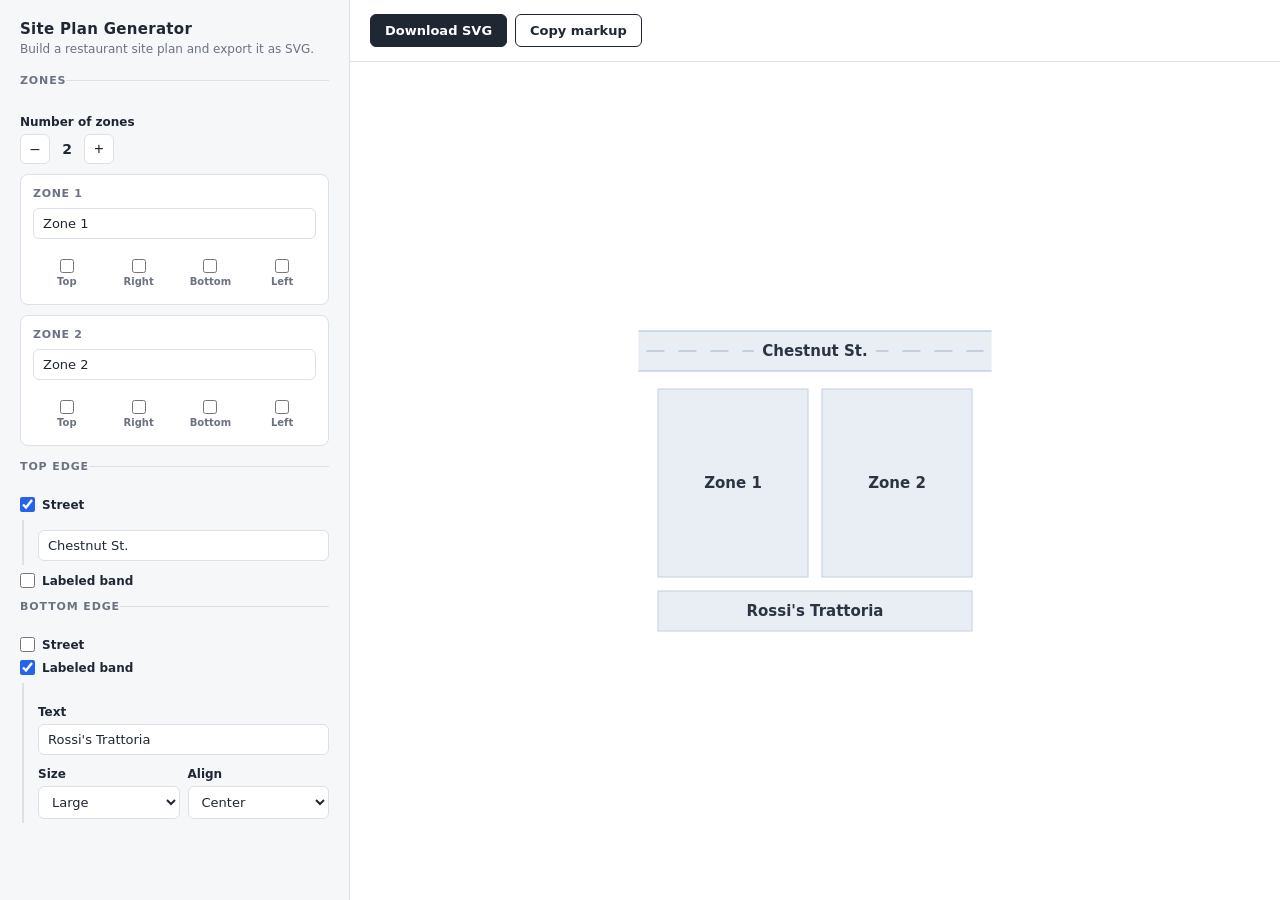
==== index.html @ 7410f8cc "add site plan generator" ====
<!DOCTYPE html>
<html lang="en">
<head>
<meta charset="UTF-8">
<meta name="viewport" content="width=device-width, initial-scale=1.0">
<title>Site Plan Generator</title>
<style>
  :root {
    --ink: #1f2733;
    --accent: #2563eb;
    --panel: #f6f7f9;
    --panel-line: #dde1e7;
    --muted: #6b7280;
    --bg: #ffffff;
  }
  * { box-sizing: border-box; }
  body {
    margin: 0;
    font-family: ui-sans-serif, system-ui, -apple-system, "Segoe UI", Roboto, sans-serif;
    color: var(--ink);
    background: var(--bg);
    display: grid;
    grid-template-columns: 350px 1fr;
    height: 100vh;
  }
  .panel { background: var(--panel); border-right: 1px solid var(--panel-line); padding: 20px; overflow-y: auto; }
  .panel h1 { font-size: 15px; font-weight: 700; letter-spacing: 0.02em; margin: 0 0 4px; }
  .panel .sub { font-size: 12px; color: var(--muted); margin: 0 0 18px; }
  fieldset { border: none; border-top: 1px solid var(--panel-line); padding: 16px 0 4px; margin: 0; }
  legend { font-size: 11px; font-weight: 700; text-transform: uppercase; letter-spacing: 0.08em; color: var(--muted); padding: 0; }
  label { display: block; font-size: 12px; font-weight: 600; margin: 12px 0 5px; }
  input[type="text"], select {
    width: 100%; padding: 7px 9px; font-size: 13px; font-family: inherit;
    border: 1px solid var(--panel-line); border-radius: 6px; background: #fff; color: var(--ink);
  }
  input[type="text"]:focus, select:focus { outline: 2px solid var(--accent); outline-offset: -1px; border-color: var(--accent); }
  .row { display: flex; gap: 8px; }
  .row > * { flex: 1; }
  .check { display: flex; align-items: center; gap: 7px; font-size: 12px; font-weight: 600; margin: 8px 0; cursor: pointer; }
  .check input { width: 15px; height: 15px; accent-color: var(--accent); margin: 0; cursor: pointer; }
  .subgroup { padding: 10px 0 4px 14px; border-left: 2px solid var(--panel-line); margin: 4px 0 8px 2px; }
  .zonecard { background: #fff; border: 1px solid var(--panel-line); border-radius: 8px; padding: 12px; margin: 10px 0; }
  .zonecard .ztitle { font-size: 11px; font-weight: 700; text-transform: uppercase; letter-spacing: 0.06em; color: var(--muted); margin-bottom: 8px; }
  .walls { display: grid; grid-template-columns: repeat(4, 1fr); gap: 4px; margin-top: 8px; }
  .walls .wall { display: flex; flex-direction: column; align-items: center; gap: 3px; font-size: 10px; font-weight: 600; color: var(--muted); cursor: pointer; }
  .walls .wall input { width: 14px; height: 14px; accent-color: var(--accent); margin: 0; }
  .stepper { display: flex; align-items: center; gap: 8px; }
  .stepper button { width: 30px; height: 30px; border: 1px solid var(--panel-line); background: #fff; border-radius: 6px; font-size: 16px; cursor: pointer; color: var(--ink); }
  .stepper button:hover { background: var(--panel); }
  .stepper .count { font-size: 14px; font-weight: 700; min-width: 18px; text-align: center; }
  .stage { display: flex; flex-direction: column; height: 100vh; }
  .toolbar { display: flex; gap: 8px; padding: 14px 20px; border-bottom: 1px solid var(--panel-line); }
  .btn { padding: 8px 14px; font-size: 13px; font-weight: 600; font-family: inherit; border-radius: 6px; cursor: pointer; border: 1px solid var(--ink); background: var(--ink); color: #fff; }
  .btn.secondary { background: #fff; color: var(--ink); }
  .btn:hover { opacity: 0.88; }
  .canvas { flex: 1; display: flex; align-items: center; justify-content: center; padding: 32px; overflow: auto; background: #fff; }
  .canvas svg { max-width: 100%; max-height: 100%; }
  .toast { position: fixed; bottom: 20px; left: 50%; transform: translateX(-50%); background: var(--ink); color: #fff; font-size: 13px; padding: 9px 16px; border-radius: 8px; opacity: 0; transition: opacity 0.2s; pointer-events: none; }
  .toast.show { opacity: 1; }
</style>
</head>
<body>
<div class="panel">
  <h1>Site Plan Generator</h1>
  <p class="sub">Build a restaurant site plan and export it as SVG.</p>

  <fieldset>
    <legend>Zones</legend>
    <label>Number of zones</label>
    <div class="stepper">
      <button type="button" id="zoneMinus">–</button>
      <span class="count" id="zoneCount">2</span>
      <button type="button" id="zonePlus">+</button>
    </div>
    <div id="zoneList"></div>
  </fieldset>

  <fieldset>
    <legend>Top edge</legend>
    <label class="check"><input type="checkbox" id="topStreet"> Street</label>
    <div class="subgroup" id="topStreetGroup" hidden>
      <input type="text" id="topStreetName" placeholder="Street name">
    </div>
    <label class="check"><input type="checkbox" id="topBand"> Labeled band</label>
    <div class="subgroup" id="topBandGroup" hidden>
      <label>Text</label>
      <input type="text" id="topBandText" placeholder="e.g. Rossi's Trattoria or Entrance">
      <div class="row">
        <div>
          <label>Size</label>
          <select id="topBandSize">
            <option value="s">Small</option>
            <option value="m">Medium</option>
            <option value="l" selected>Large</option>
          </select>
        </div>
        <div>
          <label>Align</label>
          <select id="topBandAlign">
            <option value="start">Left</option>
            <option value="center" selected>Center</option>
            <option value="end">Right</option>
          </select>
        </div>
      </div>
    </div>
  </fieldset>

  <fieldset>
    <legend>Bottom edge</legend>
    <label class="check"><input type="checkbox" id="botStreet"> Street</label>
    <div class="subgroup" id="botStreetGroup" hidden>
      <input type="text" id="botStreetName" placeholder="Street name">
    </div>
    <label class="check"><input type="checkbox" id="botBand"> Labeled band</label>
    <div class="subgroup" id="botBandGroup" hidden>
      <label>Text</label>
      <input type="text" id="botBandText" placeholder="e.g. Rossi's Trattoria or Entrance">
      <div class="row">
        <div>
          <label>Size</label>
          <select id="botBandSize">
            <option value="s">Small</option>
            <option value="m">Medium</option>
            <option value="l" selected>Large</option>
          </select>
        </div>
        <div>
          <label>Align</label>
          <select id="botBandAlign">
            <option value="start">Left</option>
            <option value="center" selected>Center</option>
            <option value="end">Right</option>
          </select>
        </div>
      </div>
    </div>
  </fieldset>
</div>

<div class="stage">
  <div class="toolbar">
    <button class="btn" id="downloadBtn">Download SVG</button>
    <button class="btn secondary" id="copyBtn">Copy markup</button>
  </div>
  <div class="canvas" id="canvas"></div>
</div>

<div class="toast" id="toast"></div>

<script>
const MAX_ZONES = 4;
const state = {
  zoneCount: 2,
  zones: Array.from({length: 4}, (_, i) => ({
    label: "Zone " + (i+1),
    walls: { top: false, right: false, bottom: false, left: false }
  })),
};

// ---------- Zone list UI ----------
const zoneList = document.getElementById("zoneList");
function renderZoneList() {
  zoneList.innerHTML = "";
  for (let i = 0; i < state.zoneCount; i++) {
    const z = state.zones[i];
    const card = document.createElement("div");
    card.className = "zonecard";
    card.innerHTML = `
      <div class="ztitle">Zone ${i + 1}</div>
      <input type="text" data-zone="${i}" class="zlabel" value="${escAttr(z.label)}" placeholder="Zone label">
      <div class="walls">
        ${["top","right","bottom","left"].map(side => `
          <label class="wall">
            <input type="checkbox" data-zone="${i}" data-side="${side}" ${z.walls[side] ? "checked" : ""}>
            ${side[0].toUpperCase()+side.slice(1)}
          </label>`).join("")}
      </div>`;
    zoneList.appendChild(card);
  }
  zoneList.querySelectorAll(".zlabel").forEach(inp => {
    inp.addEventListener("input", e => { state.zones[+e.target.dataset.zone].label = e.target.value; render(); });
  });
  zoneList.querySelectorAll(".walls input").forEach(inp => {
    inp.addEventListener("change", e => {
      state.zones[+e.target.dataset.zone].walls[e.target.dataset.side] = e.target.checked;
      render();
    });
  });
}
document.getElementById("zonePlus").addEventListener("click", () => {
  if (state.zoneCount < MAX_ZONES) { state.zoneCount++; document.getElementById("zoneCount").textContent = state.zoneCount; renderZoneList(); render(); }
});
document.getElementById("zoneMinus").addEventListener("click", () => {
  if (state.zoneCount > 1) { state.zoneCount--; document.getElementById("zoneCount").textContent = state.zoneCount; renderZoneList(); render(); }
});

// ---------- Edge controls ----------
function bindToggle(checkId, groupId) {
  const cb = document.getElementById(checkId);
  const grp = document.getElementById(groupId);
  cb.addEventListener("change", () => { grp.hidden = !cb.checked; render(); });
}
["topStreet","topBand","botStreet","botBand"].forEach(id => bindToggle(id, id+"Group"));
document.querySelectorAll('.panel input[type="text"], .panel select').forEach(el => el.addEventListener("input", render));

function readEdge(p) {
  return {
    street: document.getElementById(p+"Street").checked,
    streetName: document.getElementById(p+"StreetName").value.trim(),
    band: document.getElementById(p+"Band").checked,
    bandText: document.getElementById(p+"BandText").value.trim(),
    bandSize: document.getElementById(p+"BandSize").value,
    bandAlign: document.getElementById(p+"BandAlign").value,
  };
}

// ---------- Geometry ----------
const G = {
  pad: 28,
  zoneW: 150,
  zoneH: 188,
  gutter: 14,        // whitespace between all cards
  bandH: 40,
  roadH: 40,
  roadGap: 18,       // gap between road and nearest card
  radius: 9,
};

function bandWidth(size, totalW) {
  if (size === "s") return Math.min(150, totalW);
  if (size === "m") return totalW * 0.55;
  return totalW;
}

function buildSVG() {
  const g = G;
  const top = readEdge("top");
  const bot = readEdge("bot");
  const n = state.zoneCount;
  const zones = state.zones.slice(0, n);

  const rowW = n * g.zoneW + (n - 1) * g.gutter;

  // vertical stack heights
  const topStreetBlk = top.street ? g.roadH + g.roadGap : 0;
  const topBandBlk   = top.band   ? g.bandH + g.gutter  : 0;
  const botBandBlk   = bot.band   ? g.gutter + g.bandH  : 0;
  const botStreetBlk = bot.street ? g.roadGap + g.roadH : 0;
  const topStack = topStreetBlk + topBandBlk;
  const botStack = botBandBlk + botStreetBlk;

  const svgW = rowW + g.pad * 2;
  const svgH = topStack + g.zoneH + botStack + g.pad * 2;
  const x0 = g.pad;
  const yZones = g.pad + topStack;

  const S = [];

  // ----- Zone cards (square) -----
  for (let i = 0; i < n; i++) {
    const zx = x0 + i * (g.zoneW + g.gutter);
    S.push(`<rect x="${zx}" y="${yZones}" width="${g.zoneW}" height="${g.zoneH}" class="zone"/>`);
  }
  // ----- Walls on card edges (square, full-length) -----
  for (let i = 0; i < n; i++) {
    const zx = x0 + i * (g.zoneW + g.gutter);
    const w = zones[i].walls;
    const L = zx, R = zx + g.zoneW, T = yZones, B = yZones + g.zoneH;
    if (w.top)    S.push(`<line x1="${L}" y1="${T}" x2="${R}" y2="${T}" class="wall"/>`);
    if (w.bottom) S.push(`<line x1="${L}" y1="${B}" x2="${R}" y2="${B}" class="wall"/>`);
    if (w.left)   S.push(`<line x1="${L}" y1="${T}" x2="${L}" y2="${B}" class="wall"/>`);
    if (w.right)  S.push(`<line x1="${R}" y1="${T}" x2="${R}" y2="${B}" class="wall"/>`);
  }
  // ----- Zone labels -----
  for (let i = 0; i < n; i++) {
    const zx = x0 + i * (g.zoneW + g.gutter);
    S.push(`<text x="${zx + g.zoneW/2}" y="${yZones + g.zoneH/2}" class="zlab" text-anchor="middle" dominant-baseline="central">${esc(zones[i].label)}</text>`);
  }

  // ----- Band card -----
  function drawBand(edge, bandY) {
    if (!edge.band) return;
    const bw = bandWidth(edge.bandSize, rowW);
    let bx;
    if (edge.bandAlign === "start") bx = x0;
    else if (edge.bandAlign === "end") bx = x0 + rowW - bw;
    else bx = x0 + (rowW - bw) / 2;
    S.push(`<rect x="${bx}" y="${bandY}" width="${bw}" height="${g.bandH}" class="band"/>`);
    if (edge.bandText) {
      const big = (edge.bandSize !== "s");
      S.push(`<text x="${bx + bw/2}" y="${bandY + g.bandH/2}" class="bandlab ${big ? 'big':'small'}" text-anchor="middle" dominant-baseline="central">${esc(edge.bandText)}</text>`);
    }
  }

  // ----- Road -----
  function drawRoad(edge, roadY) {
    if (!edge.street) return;
    const rx = g.pad * 0.3, rw = svgW - g.pad * 0.6, rh = g.roadH;
    const cy = roadY + rh/2;
    S.push(`<rect x="${rx}" y="${roadY}" width="${rw}" height="${rh}" class="road"/>`);
    S.push(`<line x1="${rx}" y1="${roadY}" x2="${rx+rw}" y2="${roadY}" class="road-edge"/>`);
    S.push(`<line x1="${rx}" y1="${roadY+rh}" x2="${rx+rw}" y2="${roadY+rh}" class="road-edge"/>`);
    S.push(`<line x1="${rx+8}" y1="${cy}" x2="${rx+rw-8}" y2="${cy}" class="road-center"/>`);
    if (edge.streetName) {
      const w = edge.streetName.length * 8 + 26;
      S.push(`<rect x="${svgW/2 - w/2}" y="${cy - 13}" width="${w}" height="26" class="road-plate"/>`);
      S.push(`<text x="${svgW/2}" y="${cy}" class="streetlab" text-anchor="middle" dominant-baseline="central">${esc(edge.streetName)}</text>`);
    }
  }

  // ----- Vertical placement (top-down) -----
  let y = g.pad;
  if (top.street) { drawRoad(top, y); y += g.roadH + g.roadGap; }
  if (top.band)   { drawBand(top, y); y += g.bandH + g.gutter; }
  // zones occupy [yZones, yZones+zoneH]
  y = yZones + g.zoneH;
  if (bot.band)   { y += g.gutter; drawBand(bot, y); y += g.bandH; }
  if (bot.street) { y += g.roadGap; drawRoad(bot, y); }

  const defs = `
    <defs>
      <style>
        text { font-family: ui-sans-serif, system-ui, -apple-system, "Segoe UI", Roboto, sans-serif; fill:#2b3442; }
        .zone { fill:#e9eef4; stroke:#c3d0e0; stroke-width:1; }
        .zlab { font-size:15px; font-weight:700; }
        .wall { stroke:#2b3442; stroke-width:4; stroke-linecap:square; fill:none; }
        .band { fill:#e9eef4; stroke:#c3d0e0; stroke-width:1; }
        .bandlab { fill:#2b3442; font-weight:700; }
        .bandlab.big { font-size:15px; }
        .bandlab.small { font-size:13px; }
        .road { fill:#e9eef4; }
        .road-edge { stroke:#c3d0e0; stroke-width:1.5; }
        .road-center { stroke:#c3d0e0; stroke-width:2; stroke-dasharray:18 14; stroke-linecap:butt; }
        .road-plate { fill:#e9eef4; }
        .streetlab { font-size:15px; font-weight:700; }
      </style>
    </defs>`;

  return `<svg xmlns="http://www.w3.org/2000/svg" viewBox="0 0 ${svgW} ${svgH}" width="${svgW}" height="${svgH}">${defs}<rect x="0" y="0" width="${svgW}" height="${svgH}" fill="#ffffff"/>${S.join("")}</svg>`;
}

// ---------- Render / export ----------
const canvas = document.getElementById("canvas");
let currentSVG = "";
function render() { currentSVG = buildSVG(); canvas.innerHTML = currentSVG; }

document.getElementById("downloadBtn").addEventListener("click", () => {
  const blob = new Blob([currentSVG], { type: "image/svg+xml" });
  const url = URL.createObjectURL(blob);
  const a = document.createElement("a"); a.href = url; a.download = "site-plan.svg";
  document.body.appendChild(a); a.click(); a.remove(); URL.revokeObjectURL(url);
  showToast("Downloaded site-plan.svg");
});
document.getElementById("copyBtn").addEventListener("click", async () => {
  try { await navigator.clipboard.writeText(currentSVG); showToast("SVG markup copied"); }
  catch { showToast("Copy failed — select and copy manually"); }
});

// ---------- Utils ----------
function esc(s){ return String(s).replace(/[&<>]/g, c => ({"&":"&amp;","<":"&lt;",">":"&gt;"}[c])); }
function escAttr(s){ return String(s).replace(/"/g,"&quot;"); }
let toastTimer;
function showToast(m){ const t=document.getElementById("toast"); t.textContent=m; t.classList.add("show"); clearTimeout(toastTimer); toastTimer=setTimeout(()=>t.classList.remove("show"),1800); }

// ---------- Seed ----------
document.getElementById("topStreet").checked = true;
document.getElementById("topStreetGroup").hidden = false;
document.getElementById("topStreetName").value = "Chestnut St.";
document.getElementById("botBand").checked = true;
document.getElementById("botBandGroup").hidden = false;
document.getElementById("botBandText").value = "Rossi's Trattoria";

renderZoneList();
render();
</script>
</body>
</html>
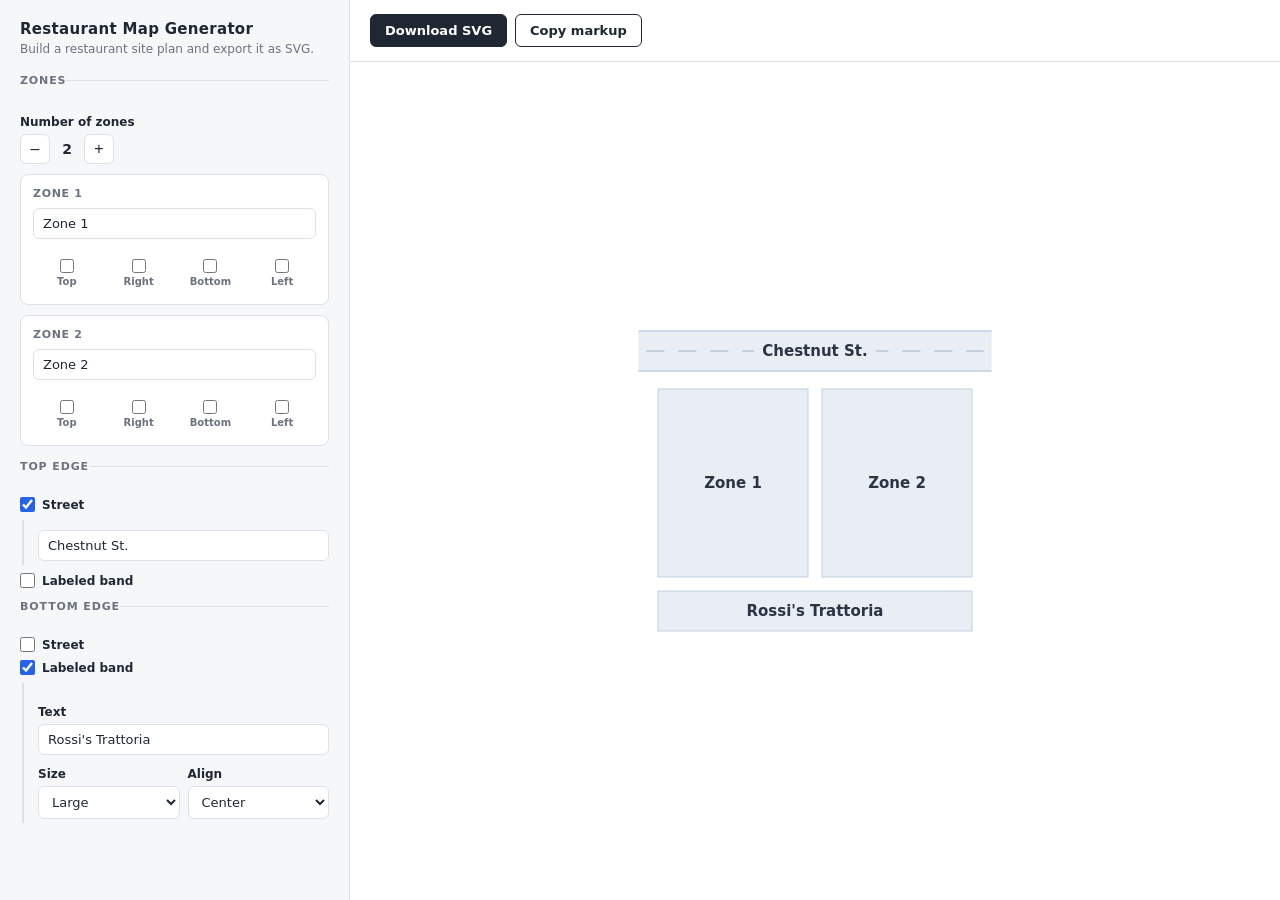
==== commit 804ed1bd: "Rename page from Site Plan Generator to Restaurant Map Generator Co-Authored-By: Claude Sonnet 5 <no" ====
--- a/index.html
+++ b/index.html
@@ -3,7 +3,7 @@
 <head>
 <meta charset="UTF-8">
 <meta name="viewport" content="width=device-width, initial-scale=1.0">
-<title>Site Plan Generator</title>
+<title>Restaurant Map Generator</title>
 <style>
   :root {
     --ink: #1f2733;
@@ -61,7 +61,7 @@
 </head>
 <body>
 <div class="panel">
-  <h1>Site Plan Generator</h1>
+  <h1>Restaurant Map Generator</h1>
   <p class="sub">Build a restaurant site plan and export it as SVG.</p>
 
   <fieldset>
